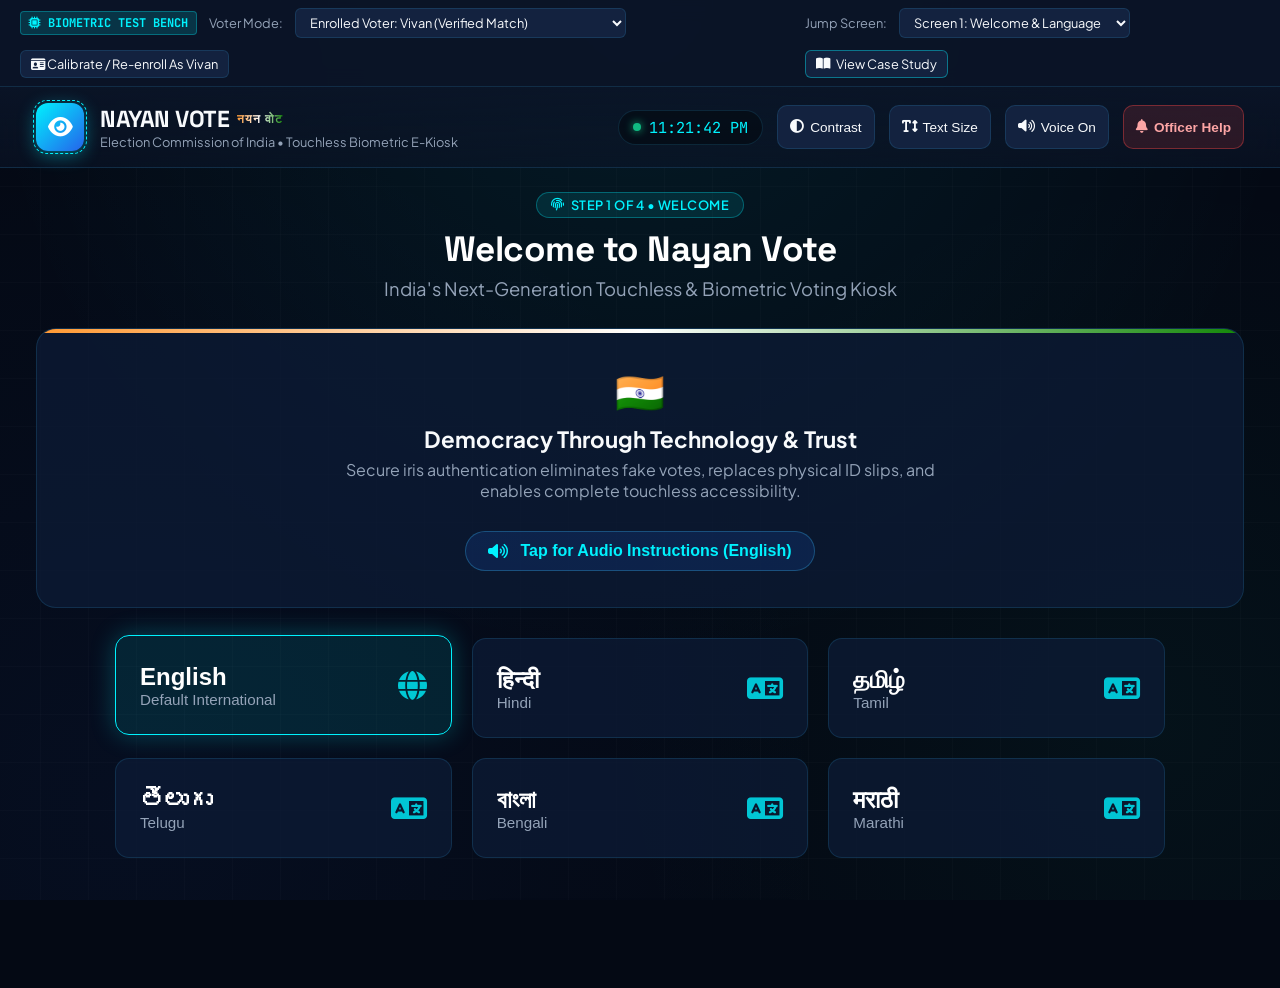
==== index.html @ 24974a13 "feat: Nayan Vote working prototype & 6D UX/UI case study" ====
<!DOCTYPE html>
<html lang="en">
<head>
  <meta charset="UTF-8">
  <meta name="viewport" content="width=device-width, initial-scale=1.0">
  <title>Nayan Vote — Biometric Iris-Scan Accessible Voting Kiosk</title>
  <meta name="description" content="Nayan Vote: India's Touchless Biometric Iris-Scanning E-Voting Kiosk for Secure, Accessible, and Fraud-Proof Elections.">

  <!-- Google Fonts -->
  <link rel="preconnect" href="https://fonts.googleapis.com">
  <link rel="preconnect" href="https://fonts.gstatic.com" crossorigin>
  <link href="https://fonts.googleapis.com/css2?family=JetBrains+Mono:wght@400;500;700&family=Plus+Jakarta+Sans:wght@400;500;600;700;800&family=Space+Grotesk:wght@600;700&display=swap" rel="stylesheet">

  <!-- Font Awesome Icons -->
  <link rel="stylesheet" href="https://cdnjs.cloudflare.com/ajax/libs/font-awesome/6.5.1/css/all.min.css">

  <!-- Stylesheet -->
  <link rel="stylesheet" href="style.css">
</head>
<body>

  <!-- KIOSK WRAPPER -->
  <div class="kiosk-viewport">

    <!-- DEV & SIMULATION TOOLBAR -->
    <div class="dev-toolbar">
      <div class="dev-left">
        <span class="dev-badge"><i class="fa-solid fa-microchip"></i> BIOMETRIC TEST BENCH</span>
        <label for="devVerificationMode" style="color: var(--text-secondary); font-size: 0.8rem;">Voter Mode:</label>
        <select id="devVerificationMode" class="dev-select">
          <option value="auto" selected>Enrolled Voter: Vivan (Verified Match)</option>
          <option value="force-mismatch">Impersonator / Unknown (Mismatch & Retry Test)</option>
          <option value="force-match">Forced Instant Pass (99.8%)</option>
        </select>
        <button id="devCalibrateVivan" class="dev-btn" title="Save current live eye capture as Vivan's template">
          <i class="fa-solid fa-id-card"></i> Calibrate / Re-enroll As Vivan
        </button>
      </div>

      <div class="dev-right">
        <label for="devScreenJump" style="color: var(--text-secondary); font-size: 0.8rem;">Jump Screen:</label>
        <select id="devScreenJump" class="dev-select">
          <option value="screen-welcome">Screen 1: Welcome & Language</option>
          <option value="screen-scan">Screen 2: Iris Scan Prompt</option>
          <option value="screen-verified">Screen 3: Identity Verification</option>
          <option value="screen-method">Screen 4: Voting Method</option>
          <option value="screen-touch-ballot">Screen 5A: Touch Ballot</option>
          <option value="screen-voice-ballot">Screen 5B: Voice Ballot</option>
          <option value="screen-result">Screen 6: Vote Result & Receipt</option>
        </select>
        <a href="case-study-nayan-vote.html" class="dev-btn" style="text-decoration: none; color: var(--cyan); border-color: rgba(0, 242, 254, 0.4); display: inline-flex; align-items: center; gap: 6px;" title="View 6D UX Case Study">
          <i class="fa-solid fa-book-open"></i> View Case Study
        </a>
      </div>
    </div>

    <!-- KIOSK MASTER HEADER -->
    <header class="kiosk-header">
      <div class="brand-section">
        <div class="brand-logo-icon">
          <i class="fa-solid fa-eye"></i>
        </div>
        <div class="brand-text">
          <h1>NAYAN VOTE <span class="brand-tag">नयन वोट</span></h1>
          <p>Election Commission of India • Touchless Biometric E-Kiosk</p>
        </div>
      </div>

      <div class="header-controls">
        <!-- Live Polling Clock -->
        <div class="kiosk-clock">
          <span class="clock-live-dot"></span>
          <span id="kioskClockTime">12:00:00 PM</span>
        </div>

        <!-- High Contrast Accessibility Toggle -->
        <button id="btnToggleContrast" class="icon-control-btn" title="Toggle High Contrast Mode">
          <i class="fa-solid fa-circle-half-stroke"></i>
          <span>Contrast</span>
        </button>

        <!-- Font Scale Toggle -->
        <button id="btnScaleText" class="icon-control-btn" title="Increase Text Size for Readability">
          <i class="fa-solid fa-text-height"></i>
          <span>Text Size</span>
        </button>

        <!-- Voice / Mute Toggle -->
        <button id="btnToggleAudio" class="icon-control-btn" title="Toggle Voice Prompts">
          <i class="fa-solid fa-volume-high"></i>
          <span>Voice On</span>
        </button>

        <!-- Emergency Officer Help Button -->
        <button id="btnOfficerSOS" class="icon-control-btn btn-sos" title="Call Polling Officer for Help">
          <i class="fa-solid fa-bell"></i>
          <span>Officer Help</span>
        </button>
      </div>
    </header>

    <!-- KIOSK SCREENS CONTAINER -->
    <main class="kiosk-body">

      <!-- ====================================================================
           SCREEN 1: WELCOME & LANGUAGE SELECTION
           ==================================================================== -->
      <section id="screen-welcome" class="kiosk-screen active">
        <div class="screen-header-banner">
          <span class="screen-badge"><i class="fa-solid fa-fingerprint"></i> Step 1 of 4 • Welcome</span>
          <h2 id="tWelcomeTitle" class="screen-title">Welcome to Nayan Vote</h2>
          <p id="tWelcomeSubtitle" class="screen-subtitle">Please select your preferred language to begin touchless biometric voting.</p>
        </div>

        <div class="welcome-hero-card">
          <div style="font-size: 2.5rem; margin-bottom: 8px;">🇮🇳</div>
          <h3 style="font-size: 1.4rem; margin-bottom: 6px;">Democracy Through Technology & Trust</h3>
          <p style="color: var(--text-secondary); max-width: 650px; margin: 0 auto 12px auto;">
            Secure iris authentication eliminates fake votes, replaces physical ID slips, and enables complete touchless accessibility.
          </p>

          <button id="audioInstructionBtn" class="audio-instruction-bar">
            <i class="fa-solid fa-volume-high"></i>
            <span id="tAudioInstruction">Tap for Audio Instructions (English / हिन्दी)</span>
          </button>
        </div>

        <!-- Language Selection Grid -->
        <div class="languages-grid">
          <button class="language-btn-card selected" data-lang="en-US">
            <div>
              <span class="lang-native">English</span>
              <span class="lang-latin">Default International</span>
            </div>
            <i class="fa-solid fa-globe lang-icon"></i>
          </button>

          <button class="language-btn-card" data-lang="hi-IN">
            <div>
              <span class="lang-native">हिन्दी</span>
              <span class="lang-latin">Hindi</span>
            </div>
            <i class="fa-solid fa-language lang-icon"></i>
          </button>

          <button class="language-btn-card" data-lang="ta-IN">
            <div>
              <span class="lang-native">தமிழ்</span>
              <span class="lang-latin">Tamil</span>
            </div>
            <i class="fa-solid fa-language lang-icon"></i>
          </button>

          <button class="language-btn-card" data-lang="te-IN">
            <div>
              <span class="lang-native">తెలుగు</span>
              <span class="lang-latin">Telugu</span>
            </div>
            <i class="fa-solid fa-language lang-icon"></i>
          </button>

          <button class="language-btn-card" data-lang="bn-IN">
            <div>
              <span class="lang-native">বাংলা</span>
              <span class="lang-latin">Bengali</span>
            </div>
            <i class="fa-solid fa-language lang-icon"></i>
          </button>

          <button class="language-btn-card" data-lang="mr-IN">
            <div>
              <span class="lang-native">मराठी</span>
              <span class="lang-latin">Marathi</span>
            </div>
            <i class="fa-solid fa-language lang-icon"></i>
          </button>
        </div>

        <div class="kiosk-action-footer">
          <button id="btnProceedToScan" class="btn-kiosk btn-kiosk-primary" style="min-width: 320px;">
            <span>Proceed to Iris Scan</span>
            <i class="fa-solid fa-arrow-right"></i>
          </button>
        </div>
      </section>

      <!-- ====================================================================
           SCREEN 2: IRIS SCAN PROMPT & LIVE SCANNER
           ==================================================================== -->
      <section id="screen-scan" class="kiosk-screen">
        <div class="screen-header-banner">
          <span class="screen-badge"><i class="fa-solid fa-camera"></i> Step 2 of 4 • Biometric Authentication</span>
          <h2 id="tScreen2Title" class="screen-title">Please Position Your Eyes at the Scanner</h2>
          <p id="tScreen2Subtitle" class="screen-subtitle">Hold steady while the optical infrared sensor locks onto your iris contours.</p>
        </div>

        <div class="iris-scanner-layout">
          <!-- LIVE WEBCAM & RETICLE HUD -->
          <div class="scanner-viewport-wrapper">
            <video id="webcamVideo" autoplay playsinline muted></video>
            <canvas id="scannerCanvas" width="960" height="600"></canvas>
          </div>

          <!-- GUIDANCE & PROGRESS PANEL -->
          <div class="scan-guidance-panel">
            <div class="guidance-step-item">
              <div class="step-num-bubble">1</div>
              <div class="step-info">
                <h3>Align Your Eyes</h3>
                <p id="tPositionInstruction">Look straight into the high-precision circular reticle. Keep eyes naturally open.</p>
              </div>
            </div>

            <div class="guidance-step-item">
              <div class="step-num-bubble">2</div>
              <div class="step-info">
                <h3>Optimal Distance</h3>
                <p>Stay positioned around 25–35 cm (arm's length) from the screen.</p>
              </div>
            </div>

            <div class="guidance-step-item">
              <div class="step-num-bubble">3</div>
              <div class="step-info">
                <h3>Liveness & Crypts Check</h3>
                <p>System automatically verifies natural micro-movements and matches your unique 1,024-bit iris code.</p>
              </div>
            </div>

            <!-- Real-time Progress & Retries -->
            <div class="scan-progress-box">
              <div class="progress-label-row">
                <span id="scanStatusLiveText">Scanning Biometric Receptors...</span>
                <span id="scanProgressPercent">0%</span>
              </div>
              <div class="progress-track">
                <div id="scanProgressBar" class="progress-fill"></div>
              </div>

              <div style="display: flex; justify-content: space-between; align-items: center; margin-top: 14px;">
                <div class="attempts-badge">
                  <i class="fa-solid fa-clock-rotate-left"></i>
                  <span id="attemptsRemainingText">2 tries left</span>
                </div>
                <div style="font-size: 0.8rem; color: var(--text-secondary);">
                  <i class="fa-solid fa-shield-halved"></i> AES-256 Protected
                </div>
              </div>
            </div>

            <!-- Action Controls -->
            <div class="scan-action-buttons">
              <button id="btnTriggerScan" class="btn-kiosk btn-kiosk-primary" style="flex: 1;">
                <i class="fa-solid fa-play"></i>
                <span id="btnTriggerScanText">Start Iris Scan</span>
              </button>
              <button id="btnRetryScan" class="btn-kiosk btn-kiosk-secondary" style="display: none; flex: 1;">
                <i class="fa-solid fa-rotate-right"></i>
                <span>Retry Scan</span>
              </button>
            </div>
          </div>
        </div>
      </section>

      <!-- ====================================================================
           SCREEN 3: IDENTITY VERIFIED OR NOT RESULT
           ==================================================================== -->
      <section id="screen-verified" class="kiosk-screen">
        <div class="screen-header-banner">
          <span class="screen-badge"><i class="fa-solid fa-shield-check"></i> Step 3 of 4 • Identity Verification</span>
          <h2 class="screen-title">Biometric Verification Result</h2>
        </div>

        <div id="verificationResultCard" class="verification-result-card">
          <!-- Status Icon -->
          <div id="resultStatusIcon" class="result-status-icon">
            <i class="fa-solid fa-check"></i>
          </div>

          <!-- Status Headings -->
          <h3 id="resultStatusHeading" style="font-size: 2rem; margin-bottom: 8px;">Identity Confirmed (Vivan)</h3>
          <p id="resultStatusMessage" style="color: var(--text-secondary); font-size: 1.15rem; max-width: 600px; margin: 0 auto;">
            Identity confirmed. Proceed to voting.
          </p>

          <div style="margin: 16px 0;">
            <span id="resultMatchScoreBadge" class="match-score-pill">98.9% Match (Verified)</span>
          </div>

          <!-- Voter Profile Card (Shown upon Verified Vivan) -->
          <div id="voterProfilePreviewBox" class="voter-profile-preview">
            <div class="voter-avatar-iris">
              <!-- Stylized Iris Profile Badge -->
              <svg viewBox="0 0 100 100" fill="none" xmlns="http://www.w3.org/2000/svg">
                <circle cx="50" cy="50" r="45" stroke="#00f2fe" stroke-width="2" stroke-dasharray="4 4" />
                <circle cx="50" cy="50" r="32" fill="#0369a1" />
                <circle cx="50" cy="50" r="24" fill="#0891b2" />
                <circle cx="50" cy="50" r="12" fill="#020617" />
                <circle cx="44" cy="44" r="4" fill="#ffffff" opacity="0.9" />
                <path d="M50 15 L50 25 M50 75 L50 85 M15 50 L25 50 M75 50 L85 50" stroke="#38bdf8" stroke-width="2" />
              </svg>
            </div>

            <div class="voter-details-grid">
              <div class="detail-item">
                <div class="label">Voter Name</div>
                <div class="value" id="voterCardName">VIVAN</div>
              </div>

              <div class="detail-item">
                <div class="label">Electoral Voter ID</div>
                <div class="value" id="voterCardId" style="font-family: var(--font-mono); color: var(--accent-cyan);">IND-2026-VIVAN-8849</div>
              </div>

              <div class="detail-item">
                <div class="label">Registered Constituency</div>
                <div class="value" id="voterCardConstituency">04 - Central District</div>
              </div>

              <div class="detail-item">
                <div class="label">Biometric Verification Status</div>
                <div class="value" style="color: var(--accent-green);"><i class="fa-solid fa-circle-check"></i> Aadhaar Iris Linked</div>
              </div>
            </div>
          </div>

          <!-- Action Buttons -->
          <div style="display: flex; justify-content: center; gap: 16px; margin-top: 10px;">
            <button id="btnProceedToVoting" class="btn-kiosk btn-kiosk-success" style="min-width: 280px;">
              <span id="tProceedToVoteText">Proceed to Voting</span>
              <i class="fa-solid fa-arrow-right"></i>
            </button>

            <button id="btnVerificationRetry" class="btn-kiosk btn-kiosk-secondary" style="display: none;">
              <i class="fa-solid fa-rotate-right"></i>
              <span>Retry Scan</span>
            </button>

            <button id="btnVerificationContactOfficer" class="btn-kiosk btn-kiosk-secondary" style="display: none;">
              <i class="fa-solid fa-hand-holding-hand"></i>
              <span>Call Polling Officer</span>
            </button>
          </div>
        </div>
      </section>

      <!-- ====================================================================
           SCREEN 4: VOTING METHOD SELECTION (TOUCH VS VOICE)
           ==================================================================== -->
      <section id="screen-method" class="kiosk-screen">
        <div class="screen-header-banner">
          <span class="screen-badge"><i class="fa-solid fa-sliders"></i> Step 4 of 4 • Voting Method</span>
          <h2 id="tChooseMethodTitle" class="screen-title">Would You Like to Vote Using Voice or Touch?</h2>
          <p id="tChooseMethodSubtitle" class="screen-subtitle">Choose the method most comfortable for you. Voice voting is fully hands-free.</p>
        </div>

        <div class="voting-method-container">
          <!-- TOUCH VOTING METHOD -->
          <div id="btnSelectTouchMethod" class="method-card">
            <div class="method-icon-wrap">
              <i class="fa-solid fa-hand-pointer"></i>
            </div>
            <h3 id="tTouchVoting">Touch Voting</h3>
            <p id="tTouchVotingDesc">
              Direct tap on large accessible digital ballot cards with confirmation prompts.
            </p>
            <div style="margin-top: 24px;">
              <span class="btn-kiosk btn-kiosk-primary" style="font-size: 1rem; padding: 10px 24px;">Select Touch</span>
            </div>
          </div>

          <!-- VOICE VOTING METHOD -->
          <div id="btnSelectVoiceMethod" class="method-card">
            <div class="method-icon-wrap" style="border-color: var(--accent-green); color: var(--accent-green); background: rgba(16, 185, 129, 0.15);">
              <i class="fa-solid fa-microphone-lines"></i>
            </div>
            <h3 id="tVoiceVoting">Voice Voting</h3>
            <p id="tVoiceVotingDesc">
              Vote hands-free using spoken commands and assistive speech confirmation.
            </p>
            <div style="margin-top: 24px;">
              <span class="btn-kiosk btn-kiosk-success" style="font-size: 1rem; padding: 10px 24px;">Select Voice</span>
            </div>
          </div>
        </div>
      </section>

      <!-- ====================================================================
           SCREEN 5A: TOUCH-BASED VOTE CAST
           ==================================================================== -->
      <section id="screen-touch-ballot" class="kiosk-screen">
        <div class="screen-header-banner">
          <span class="screen-badge"><i class="fa-solid fa-check-to-slot"></i> Official Electronic Ballot</span>
          <h2 id="tBallotTitle" class="screen-title">Official Ballot Paper</h2>
          <p id="tBallotSubtitle" class="screen-subtitle">Select one candidate from the list below to cast your ballot.</p>
        </div>

        <div class="ballot-container">
          <div class="ballot-meta-bar">
            <span><strong>CONSTITUENCY:</strong> 04 - Central District</span>
            <span><strong>AUTHENTICATED VOTER:</strong> VIVAN</span>
            <span><strong>EVM UNIT:</strong> KIOSK-03-VVPAT</span>
          </div>

          <!-- DYNAMIC CANDIDATES LIST -->
          <div id="candidatesListContainer" class="candidates-list">
            <!-- Candidate cards injected by app.js -->
          </div>
        </div>
      </section>

      <!-- ====================================================================
           SCREEN 5B: VOICE-BASED VOTING INTERFACE
           ==================================================================== -->
      <section id="screen-voice-ballot" class="kiosk-screen">
        <div class="screen-header-banner">
          <span class="screen-badge"><i class="fa-solid fa-microphone"></i> Accessible Voice Ballot</span>
          <h2 class="screen-title">Say the Candidate Number or Name</h2>
          <p class="screen-subtitle" id="tVoicePromptInstruct">Say "Candidate 1", "Priya Nair", or "NOTA". Voice confirmation will verify your vote.</p>
        </div>

        <div class="voice-voting-stage">
          <!-- Animated Pulsing Microphone -->
          <div class="mic-pulsing-circle">
            <i class="fa-solid fa-microphone"></i>
          </div>

          <!-- Dynamic Sound Wave Bars -->
          <div class="audio-waveform-canvas">
            <div class="wave-bar"></div>
            <div class="wave-bar"></div>
            <div class="wave-bar"></div>
            <div class="wave-bar"></div>
            <div class="wave-bar"></div>
            <div class="wave-bar"></div>
          </div>

          <!-- Real-time Speech Transcript Bubble -->
          <div id="voiceLiveTranscript" class="transcript-bubble">
            Listening... Please speak clearly.
          </div>

          <!-- Candidate Confirmation Prompt (Appears upon recognition) -->
          <div id="voiceConfirmationPromptBox" style="display: none; background: var(--bg-surface-glass); border: 2px solid var(--accent-cyan); border-radius: var(--radius-lg); padding: 28px; width: 100%; max-width: 600px;">
            <div style="font-size: 0.9rem; color: var(--text-secondary); text-transform: uppercase; margin-bottom: 6px;">Voice Candidate Recognized:</div>
            <h3 id="voiceMatchedCandidateDisplay" style="font-size: 1.6rem; color: var(--accent-cyan); margin-bottom: 12px;">Candidate #2: Priya Nair</h3>
            <p style="font-size: 1.1rem; margin-bottom: 20px;">Say <strong>"Yes"</strong> to confirm or <strong>"No"</strong> to go back.</p>

            <div style="display: flex; justify-content: center; gap: 16px;">
              <button class="btn-kiosk btn-kiosk-success" onclick="window.kioskApp.confirmAndCastVote()">
                <i class="fa-solid fa-check"></i>
                <span>Yes, Confirm</span>
              </button>
              <button class="btn-kiosk btn-kiosk-secondary" onclick="window.kioskApp.startVoiceVotingSession()">
                <i class="fa-solid fa-xmark"></i>
                <span>No, Try Again</span>
              </button>
            </div>
          </div>

          <!-- Quick Candidate Voice Reference Table with Party Badges -->
          <div style="display: flex; gap: 10px; flex-wrap: wrap; justify-content: center; margin-top: 10px;">
            <span style="font-size: 0.85rem; background: rgba(255,153,51,0.15); border: 1px solid var(--party-bjp); color: #fed7aa; padding: 6px 14px; border-radius: 20px;">#1 BJP — Lotus 🪷 (Rajesh Sharma)</span>
            <span style="font-size: 0.85rem; background: rgba(2,132,199,0.15); border: 1px solid var(--party-congress); color: #bae6fd; padding: 6px 14px; border-radius: 20px;">#2 Congress — Hand ✋ (Priya Patel)</span>
            <span style="font-size: 0.85rem; background: rgba(220,38,38,0.15); border: 1px solid var(--party-sapa-red); color: #fecdd3; padding: 6px 14px; border-radius: 20px;">#3 SAPA — Bicycle 🚲 (Akhilesh Yadav)</span>
            <span style="font-size: 0.85rem; background: rgba(0,168,232,0.15); border: 1px solid var(--party-aap); color: #e0f2fe; padding: 6px 14px; border-radius: 20px;">#4 AAP — Broom 🧹 (Arvind Saxena)</span>
            <span style="font-size: 0.85rem; background: rgba(29,78,216,0.15); border: 1px solid var(--party-bsp); color: #bfdbfe; padding: 6px 14px; border-radius: 20px;">#5 BSP — Elephant 🐘 (Km. Maya Kumari)</span>
            <span style="font-size: 0.85rem; background: rgba(100,116,139,0.2); border: 1px solid var(--party-nota); color: #cbd5e1; padding: 6px 14px; border-radius: 20px;">#6 NOTA — Neutral 🚫</span>
          </div>
        </div>
      </section>

      <!-- ====================================================================
           SCREEN 6: VOTE SUBMISSION RESULT & CRYPTOGRAPHIC RECEIPT
           ==================================================================== -->
      <section id="screen-result" class="kiosk-screen">
        <div class="screen-header-banner">
          <span class="screen-badge" style="border-color: var(--accent-green); color: var(--accent-green);">
            <i class="fa-solid fa-circle-check"></i> Vote Cast Successfully
          </span>
          <h2 class="screen-title">Vote Submission Result</h2>
        </div>

        <div class="submission-layout">
          <!-- SUCCESS CONFIRMATION PANEL -->
          <div class="submission-success-banner">
            <div class="evm-indicator-light">
              <i class="fa-solid fa-circle"></i> EVM RECORD STORED • 1,000Hz CONFIRMATION TONE
            </div>

            <div style="font-size: 58px; color: var(--accent-green); margin-bottom: 12px;">
              <i class="fa-solid fa-circle-check"></i>
            </div>

            <h3 style="font-size: 1.8rem; margin-bottom: 8px;">Your Vote Has Been Cast Successfully!</h3>
            <p style="color: var(--text-secondary); font-size: 1.05rem; line-height: 1.5; margin-bottom: 24px;">
              Your ballot is cryptographically recorded onto the decentralized audit ledger and tied to your verified biometric session.
            </p>

            <div style="display: flex; flex-direction: column; gap: 14px; max-width: 320px; margin: 0 auto;">
              <button id="btnPrintReceipt" class="btn-kiosk btn-kiosk-primary">
                <i class="fa-solid fa-print"></i>
                <span>Print Paper Receipt</span>
              </button>

              <button id="btnFinishKiosk" class="btn-kiosk btn-kiosk-secondary">
                <i class="fa-solid fa-check"></i>
                <span>Finish & Exit</span>
              </button>
            </div>
          </div>

          <!-- PHYSICAL / DIGITAL THERMAL RECEIPT (VVPAT) -->
          <div class="thermal-receipt-container" id="thermalReceipt">
            <div class="receipt-header">
              <div style="font-size: 18px; margin-bottom: 4px;">🏛️ ELECTION COMMISSION OF INDIA</div>
              <h3>Voter Verifiable Paper Audit Trail (VVPAT)</h3>
              <div style="font-size: 0.75rem; color: #4b5563;">SECURE BIOMETRIC RECEIPT • NAYAN VOTE</div>
            </div>

            <div class="receipt-body-row">
              <span>TX REF:</span>
              <strong id="receiptTxId">VOT-88492026</strong>
            </div>

            <div class="receipt-body-row">
              <span>TIMESTAMP:</span>
              <strong id="receiptTimestamp">04/09/2026, 12:00:00</strong>
            </div>

            <div class="receipt-divider"></div>

            <div class="receipt-body-row">
              <span>VERIFIED VOTER:</span>
              <strong id="receiptVoterName">VIVAN</strong>
            </div>

            <div class="receipt-body-row">
              <span>VOTER ID:</span>
              <strong id="receiptVoterId">IND-XXXX-8849</strong>
            </div>

            <div class="receipt-body-row">
              <span>CONSTITUENCY:</span>
              <strong id="receiptConstituency">04 - Central District</strong>
            </div>

            <div class="receipt-divider"></div>

            <div style="background: #e5e7eb; padding: 10px; border-radius: 4px; margin: 8px 0;">
              <div style="font-size: 0.75rem; color: #4b5563; text-transform: uppercase;">Selected Candidate:</div>
              <div style="font-size: 1.15rem; font-weight: bold; margin: 2px 0;" id="receiptCandidate">#1 — Rajesh K. Sharma</div>
              <div style="display: flex; justify-content: space-between; align-items: center;">
                <span id="receiptSymbol" style="width: 44px; height: 44px; display: inline-flex; align-items: center; justify-content: center; background: #fff; border-radius: 6px; padding: 2px; border: 1px solid #cbd5e1;">
                  <svg viewBox="0 0 100 100" class="party-logo-svg bjp-lotus" xmlns="http://www.w3.org/2000/svg">
                    <path d="M50 14 C43 28, 43 46, 50 62 C57 46, 57 28, 50 14 Z" fill="#FF9933" stroke="#B23B00" stroke-width="1.2"/>
                    <path d="M48 24 C34 36, 30 50, 44 63 C40 50, 42 36, 48 24 Z" fill="#FF9933" stroke="#B23B00" stroke-width="1.2"/>
                    <path d="M52 24 C66 36, 70 50, 56 63 C60 50, 58 36, 52 24 Z" fill="#FF9933" stroke="#B23B00" stroke-width="1.2"/>
                    <path d="M38 34 C20 46, 18 60, 36 65 C28 54, 30 44, 38 34 Z" fill="#FF7700" stroke="#B23B00" stroke-width="1.2"/>
                    <path d="M62 34 C80 46, 82 60, 64 65 C72 54, 70 44, 62 34 Z" fill="#FF7700" stroke="#B23B00" stroke-width="1.2"/>
                    <path d="M28 66 C36 63, 44 63, 50 64 C56 63, 64 63, 72 66 C66 73, 58 74, 50 73 C42 74, 34 73, 28 66 Z" fill="#138808" stroke="#063E02" stroke-width="1.2"/>
                    <path d="M50 73 L50 86" stroke="#138808" stroke-width="4.5" stroke-linecap="round"/>
                  </svg>
                </span>
              </div>
            </div>

            <div class="receipt-divider"></div>

            <div class="receipt-body-row">
              <span>BLOCK HASH:</span>
              <span id="receiptBlockHash" style="font-size: 0.75rem; font-family: monospace;">0x8f2c...4e19</span>
            </div>

            <!-- Authentic Barcode Representation -->
            <div class="receipt-barcode">
              <div class="barcode-line" style="width: 2px;"></div>
              <div class="barcode-line" style="width: 4px;"></div>
              <div class="barcode-line" style="width: 1px;"></div>
              <div class="barcode-line" style="width: 5px;"></div>
              <div class="barcode-line" style="width: 2px;"></div>
              <div class="barcode-line" style="width: 3px;"></div>
              <div class="barcode-line" style="width: 1px;"></div>
              <div class="barcode-line" style="width: 4px;"></div>
              <div class="barcode-line" style="width: 2px;"></div>
              <div class="barcode-line" style="width: 6px;"></div>
              <div class="barcode-line" style="width: 1px;"></div>
              <div class="barcode-line" style="width: 3px;"></div>
              <div class="barcode-line" style="width: 4px;"></div>
              <div class="barcode-line" style="width: 2px;"></div>
              <div class="barcode-line" style="width: 1px;"></div>
              <div class="barcode-line" style="width: 5px;"></div>
              <div class="barcode-line" style="width: 2px;"></div>
            </div>

            <div class="receipt-footer-msg">
              This slip confirms your vote has been tallied in the tamper-proof ledger. Keep safe or deposit in booth drop-box.
            </div>
          </div>
        </div>
      </section>

    </main>

  </div>

  <!-- TOUCH VOTING CONFIRMATION MODAL -->
  <div id="voteConfirmModal" class="kiosk-modal-overlay">
    <div class="confirmation-modal-card">
      <div style="font-size: 48px; color: var(--accent-cyan); margin-bottom: 12px;">
        <i class="fa-solid fa-circle-question"></i>
      </div>

      <h3 style="font-size: 1.8rem; margin-bottom: 6px;" id="modalConfirmationPrompt">Are you sure you want to vote for this candidate?</h3>
      <p style="color: var(--text-secondary); margin-bottom: 24px;">Once confirmed, your vote cannot be changed.</p>

      <div style="background: rgba(0,0,0,0.3); border: 1.5px solid var(--border-subtle); border-radius: var(--radius-md); padding: 20px; display: flex; align-items: center; justify-content: space-between; margin-bottom: 28px;">
        <div style="text-align: left;">
          <h4 id="modalCandidateName" style="font-size: 1.4rem; color: #fff;">Candidate Name</h4>
          <p id="modalCandidateParty" style="color: var(--text-secondary); font-size: 0.95rem;">Party Name</p>
        </div>
        <div id="modalCandidateSymbol" class="modal-symbol-box"></div>
      </div>

      <div style="display: flex; justify-content: center; gap: 18px;">
        <button id="btnModalConfirmVote" class="btn-kiosk btn-kiosk-success" style="flex: 1;">
          <i class="fa-solid fa-check"></i>
          <span>Yes, Cast Vote</span>
        </button>
        <button id="btnModalCancelVote" class="btn-kiosk btn-kiosk-secondary" style="flex: 1;">
          <i class="fa-solid fa-xmark"></i>
          <span>No, Go Back</span>
        </button>
      </div>
    </div>
  </div>

  <!-- Scripts -->
  <script src="audio.js"></script>
  <script src="biometrics.js"></script>
  <script src="logos.js"></script>
  <script src="app.js"></script>
</body>
</html>
---- style.css ----
/* ==========================================================================
   NAYAN VOTE — Touchless Biometric Iris-Scan Kiosk Design System
   Civic Trust, High-Accessibility & Cyber-Biometric Aesthetics
   ========================================================================== */

:root {
  /* Core Color Tokens */
  --bg-kiosk: #040914;
  --bg-surface: #0b1528;
  --bg-surface-elevated: #13223f;
  --bg-surface-glass: rgba(13, 27, 54, 0.75);
  
  --border-subtle: rgba(56, 189, 248, 0.15);
  --border-glow: rgba(0, 242, 254, 0.45);
  
  --text-primary: #f8fafc;
  --text-secondary: #94a3b8;
  --text-muted: #64748b;
  
  /* Brand Civic & Biometric Accents */
  --accent-cyan: #00f2fe;
  --accent-blue: #2563eb;
  --accent-green: #10b981;
  --accent-green-glow: rgba(16, 185, 129, 0.35);
  --accent-red: #ef4444;
  --accent-saffron: #ff9933;
  --accent-gold: #f59e0b;
  
  /* Fonts */
  --font-main: 'Plus Jakarta Sans', -apple-system, BlinkMacSystemFont, sans-serif;
  --font-display: 'Space Grotesk', var(--font-main);
  --font-mono: 'JetBrains Mono', monospace;
  
  /* Kiosk Accessibility Metrics */
  --touch-target-min: 52px;
  --radius-sm: 8px;
  --radius-md: 14px;
  --radius-lg: 20px;
  --radius-full: 9999px;
  
  --font-scale: 1;
}

/* High Contrast Accessibility Mode */
body.high-contrast {
  --bg-kiosk: #000000;
  --bg-surface: #0a0a0a;
  --bg-surface-elevated: #1a1a1a;
  --text-primary: #ffffff;
  --text-secondary: #e2e8f0;
  --text-muted: #cbd5e1;
  --border-subtle: #ffffff;
  --border-glow: #ffff00;
  --accent-cyan: #00ffff;
  --accent-green: #00ff66;
}

/* Reset & Box Sizing */
*, *::before, *::after {
  box-sizing: border-box;
  margin: 0;
  padding: 0;
  -webkit-tap-highlight-color: transparent;
}

html, body {
  width: 100%;
  height: 100%;
  overflow-x: hidden;
  background-color: var(--bg-kiosk);
  color: var(--text-primary);
  font-family: var(--font-main);
  font-size: calc(16px * var(--font-scale));
  user-select: none;
}

/* Cybernetic Animated Background Canvas */
body {
  background-image: 
    radial-gradient(circle at 50% 0%, rgba(0, 242, 254, 0.08) 0%, transparent 60%),
    radial-gradient(circle at 10% 90%, rgba(37, 99, 235, 0.06) 0%, transparent 50%),
    radial-gradient(circle at 90% 80%, rgba(16, 185, 129, 0.05) 0%, transparent 40%),
    linear-gradient(rgba(255, 255, 255, 0.015) 1px, transparent 1px),
    linear-gradient(90deg, rgba(255, 255, 255, 0.015) 1px, transparent 1px);
  background-size: 100% 100%, 100% 100%, 100% 100%, 48px 48px, 48px 48px;
  background-position: center;
}

/* ==========================================================================
   KIOSK WRAPPER & SHELL (16:9 Landscape Aspect Ratio Container)
   ========================================================================== */

.kiosk-viewport {
  display: flex;
  flex-direction: column;
  min-height: 100vh;
  width: 100%;
  max-width: 1600px;
  margin: 0 auto;
  position: relative;
  box-shadow: 0 0 80px rgba(0, 0, 0, 0.85);
}

/* Top Developer & Testing Toolbar */
.dev-toolbar {
  background: rgba(11, 21, 40, 0.95);
  border-bottom: 1px solid var(--border-subtle);
  padding: 8px 20px;
  display: flex;
  align-items: center;
  justify-content: space-between;
  font-size: 0.85rem;
  z-index: 100;
  backdrop-filter: blur(10px);
}

.dev-left, .dev-right {
  display: flex;
  align-items: center;
  gap: 12px;
  flex-wrap: wrap;
}

.dev-badge {
  background: rgba(0, 242, 254, 0.15);
  color: var(--accent-cyan);
  border: 1px solid rgba(0, 242, 254, 0.3);
  padding: 3px 8px;
  border-radius: 4px;
  font-family: var(--font-mono);
  font-size: 0.75rem;
  font-weight: bold;
}

.dev-select, .dev-btn {
  background: var(--bg-surface-elevated);
  color: var(--text-primary);
  border: 1px solid var(--border-subtle);
  padding: 5px 10px;
  border-radius: 6px;
  font-size: 0.8rem;
  font-family: var(--font-main);
  cursor: pointer;
  transition: all 0.2s ease;
}

.dev-select:hover, .dev-btn:hover {
  border-color: var(--accent-cyan);
  background: rgba(0, 242, 254, 0.1);
}

.dev-btn.active {
  background: var(--accent-blue);
  border-color: var(--accent-cyan);
}

/* Kiosk Master Header */
.kiosk-header {
  background: linear-gradient(180deg, rgba(11, 21, 40, 0.9) 0%, rgba(11, 21, 40, 0.6) 100%);
  border-bottom: 1px solid var(--border-subtle);
  padding: 16px 36px;
  display: flex;
  align-items: center;
  justify-content: space-between;
  backdrop-filter: blur(12px);
  position: sticky;
  top: 0;
  z-index: 90;
}

.brand-section {
  display: flex;
  align-items: center;
  gap: 16px;
}

.brand-logo-icon {
  width: 48px;
  height: 48px;
  border-radius: 12px;
  background: linear-gradient(135deg, #00f2fe 0%, #2563eb 100%);
  display: flex;
  align-items: center;
  justify-content: center;
  color: #fff;
  font-size: 22px;
  box-shadow: 0 4px 18px rgba(0, 242, 254, 0.4);
  position: relative;
}

.brand-logo-icon::after {
  content: '';
  position: absolute;
  inset: -3px;
  border-radius: 14px;
  border: 1px dashed var(--accent-cyan);
  animation: rotateReticle 15s linear infinite;
}

@keyframes rotateReticle {
  from { transform: rotate(0deg); }
  to { transform: rotate(360deg); }
}

.brand-text h1 {
  font-family: var(--font-display);
  font-size: 1.45rem;
  font-weight: 700;
  letter-spacing: -0.5px;
  display: flex;
  align-items: center;
  gap: 8px;
}

.brand-tag {
  background: linear-gradient(90deg, #ff9933, #ffffff, #138808);
  -webkit-background-clip: text;
  -webkit-text-fill-color: transparent;
  font-size: 0.75rem;
  font-weight: 800;
  letter-spacing: 1px;
}

.brand-text p {
  font-size: 0.8rem;
  color: var(--text-secondary);
}

/* Accessibility & Kiosk Info Controls */
.header-controls {
  display: flex;
  align-items: center;
  gap: 14px;
}

.kiosk-clock {
  font-family: var(--font-mono);
  font-size: 0.95rem;
  background: rgba(0, 0, 0, 0.35);
  padding: 6px 14px;
  border-radius: var(--radius-full);
  border: 1px solid var(--border-subtle);
  color: var(--accent-cyan);
  display: flex;
  align-items: center;
  gap: 8px;
}

.clock-live-dot {
  width: 8px;
  height: 8px;
  border-radius: 50%;
  background: var(--accent-green);
  box-shadow: 0 0 8px var(--accent-green);
  animation: pulseDot 2s ease-in-out infinite;
}

@keyframes pulseDot {
  0%, 100% { opacity: 1; transform: scale(1); }
  50% { opacity: 0.4; transform: scale(0.85); }
}

.icon-control-btn {
  min-width: 44px;
  height: 44px;
  padding: 0 12px;
  border-radius: 10px;
  background: var(--bg-surface-elevated);
  border: 1px solid var(--border-subtle);
  color: var(--text-primary);
  display: flex;
  align-items: center;
  justify-content: center;
  gap: 6px;
  font-size: 0.85rem;
  cursor: pointer;
  transition: all 0.2s ease;
}

.icon-control-btn:hover {
  background: rgba(0, 242, 254, 0.15);
  border-color: var(--accent-cyan);
  transform: translateY(-1px);
}

.btn-sos {
  background: rgba(239, 68, 68, 0.15);
  border-color: rgba(239, 68, 68, 0.4);
  color: #fca5a5;
  font-weight: 600;
}

.btn-sos:hover {
  background: rgba(239, 68, 68, 0.3);
  border-color: var(--accent-red);
}

/* ==========================================================================
   MAIN CONTENT & SCREENS CONTAINER
   ========================================================================== */

.kiosk-body {
  flex: 1;
  display: flex;
  flex-direction: column;
  padding: 24px 36px;
  position: relative;
}

/* Base Screen State */
.kiosk-screen {
  display: none;
  flex-direction: column;
  animation: screenFadeIn 0.35s cubic-bezier(0.16, 1, 0.3, 1) forwards;
  height: 100%;
}

.kiosk-screen.active {
  display: flex;
}

@keyframes screenFadeIn {
  from { opacity: 0; transform: translateY(12px) scale(0.99); }
  to { opacity: 1; transform: translateY(0) scale(1); }
}

/* Screen Title Header */
.screen-header-banner {
  text-align: center;
  margin-bottom: 28px;
}

.screen-badge {
  display: inline-flex;
  align-items: center;
  gap: 6px;
  background: rgba(0, 242, 254, 0.1);
  border: 1px solid rgba(0, 242, 254, 0.3);
  color: var(--accent-cyan);
  padding: 4px 14px;
  border-radius: var(--radius-full);
  font-size: 0.8rem;
  font-weight: 600;
  text-transform: uppercase;
  letter-spacing: 0.5px;
  margin-bottom: 8px;
}

.screen-title {
  font-family: var(--font-display);
  font-size: 2.2rem;
  font-weight: 700;
  color: #fff;
  letter-spacing: -0.5px;
  margin-bottom: 6px;
}

.screen-subtitle {
  color: var(--text-secondary);
  font-size: 1.15rem;
  max-width: 720px;
  margin: 0 auto;
}

/* ==========================================================================
   SCREEN 1: WELCOME & LANGUAGE SELECTION
   ========================================================================== */

.welcome-hero-card {
  background: var(--bg-surface-glass);
  border: 1px solid var(--border-subtle);
  border-radius: var(--radius-lg);
  padding: 36px 44px;
  text-align: center;
  margin-bottom: 30px;
  position: relative;
  overflow: hidden;
  backdrop-filter: blur(16px);
}

.welcome-hero-card::before {
  content: '';
  position: absolute;
  top: 0;
  left: 0;
  right: 0;
  height: 4px;
  background: linear-gradient(90deg, #ff9933, #ffffff, #138808);
}

.audio-instruction-bar {
  display: inline-flex;
  align-items: center;
  gap: 12px;
  background: rgba(37, 99, 235, 0.15);
  border: 1px solid rgba(56, 189, 248, 0.3);
  padding: 10px 22px;
  border-radius: var(--radius-full);
  color: var(--accent-cyan);
  font-size: 1rem;
  font-weight: 600;
  cursor: pointer;
  transition: all 0.25s ease;
  margin-top: 18px;
}

.audio-instruction-bar:hover {
  background: rgba(37, 99, 235, 0.3);
  transform: scale(1.03);
}

/* Languages Grid */
.languages-grid {
  display: grid;
  grid-template-columns: repeat(3, 1fr);
  gap: 20px;
  max-width: 1050px;
  margin: 0 auto 30px auto;
  width: 100%;
}

.language-btn-card {
  min-height: 100px;
  background: var(--bg-surface-glass);
  border: 1.5px solid var(--border-subtle);
  border-radius: var(--radius-md);
  padding: 20px 24px;
  display: flex;
  align-items: center;
  justify-content: space-between;
  cursor: pointer;
  transition: all 0.25s cubic-bezier(0.16, 1, 0.3, 1);
  text-align: left;
}

.language-btn-card:hover, .language-btn-card.selected {
  background: rgba(0, 242, 254, 0.1);
  border-color: var(--accent-cyan);
  box-shadow: 0 0 25px rgba(0, 242, 254, 0.25);
  transform: translateY(-3px);
}

.lang-native {
  font-size: 1.5rem;
  font-weight: 700;
  color: #fff;
  display: block;
}

.lang-latin {
  font-size: 0.95rem;
  color: var(--text-secondary);
}

.lang-icon {
  font-size: 1.8rem;
  color: var(--accent-cyan);
  opacity: 0.8;
}

.kiosk-action-footer {
  display: flex;
  justify-content: center;
  gap: 20px;
  margin-top: auto;
  padding-top: 20px;
}

/* Giant Accessible Touch Buttons */
.btn-kiosk {
  min-height: var(--touch-target-min);
  padding: 16px 36px;
  border-radius: var(--radius-md);
  font-size: 1.2rem;
  font-weight: 700;
  display: inline-flex;
  align-items: center;
  justify-content: center;
  gap: 12px;
  cursor: pointer;
  border: none;
  transition: all 0.2s cubic-bezier(0.16, 1, 0.3, 1);
  font-family: var(--font-main);
  box-shadow: 0 4px 14px rgba(0,0,0,0.3);
}

.btn-kiosk-primary {
  background: linear-gradient(135deg, #00f2fe 0%, #2563eb 100%);
  color: #040914;
}

.btn-kiosk-primary:hover {
  filter: brightness(1.15);
  transform: scale(1.02);
  box-shadow: 0 0 25px rgba(0, 242, 254, 0.4);
}

.btn-kiosk-success {
  background: linear-gradient(135deg, #10b981 0%, #059669 100%);
  color: #ffffff;
}

.btn-kiosk-success:hover {
  filter: brightness(1.1);
  box-shadow: 0 0 25px rgba(16, 185, 129, 0.4);
}

.btn-kiosk-secondary {
  background: var(--bg-surface-elevated);
  border: 1.5px solid var(--border-subtle);
  color: var(--text-primary);
}

.btn-kiosk-secondary:hover {
  border-color: var(--text-primary);
  background: rgba(255, 255, 255, 0.08);
}

/* ==========================================================================
   SCREEN 2: IRIS SCAN PROMPT & LIVE BIOMETRIC SCANNER
   ========================================================================== */

.iris-scanner-layout {
  display: grid;
  grid-template-columns: 1.4fr 1fr;
  gap: 28px;
  max-width: 1280px;
  margin: 0 auto;
  width: 100%;
  align-items: center;
}

.scanner-viewport-wrapper {
  background: #000;
  border: 2px solid var(--border-glow);
  border-radius: var(--radius-lg);
  overflow: hidden;
  position: relative;
  box-shadow: 0 0 40px rgba(0, 242, 254, 0.25);
  aspect-ratio: 16 / 10;
  display: flex;
  align-items: center;
  justify-content: center;
}

#webcamVideo {
  display: none; /* hidden raw video element, frames piped to canvas */
}

#scannerCanvas {
  width: 100%;
  height: 100%;
  display: block;
  object-fit: cover;
}

/* Scan Instructions Panel */
.scan-guidance-panel {
  background: var(--bg-surface-glass);
  border: 1px solid var(--border-subtle);
  border-radius: var(--radius-lg);
  padding: 32px;
  display: flex;
  flex-direction: column;
  gap: 20px;
  backdrop-filter: blur(16px);
}

.guidance-step-item {
  display: flex;
  align-items: flex-start;
  gap: 16px;
}

.step-num-bubble {
  width: 38px;
  height: 38px;
  border-radius: 50%;
  background: rgba(0, 242, 254, 0.15);
  border: 1.5px solid var(--accent-cyan);
  color: var(--accent-cyan);
  font-weight: 700;
  display: flex;
  align-items: center;
  justify-content: center;
  flex-shrink: 0;
  font-family: var(--font-mono);
}

.step-info h3 {
  font-size: 1.15rem;
  margin-bottom: 4px;
}

.step-info p {
  color: var(--text-secondary);
  font-size: 0.95rem;
  line-height: 1.4;
}

/* Live Progress & Retry Status */
.scan-progress-box {
  background: rgba(0, 0, 0, 0.35);
  border-radius: var(--radius-md);
  padding: 16px 20px;
  border: 1px solid var(--border-subtle);
}

.progress-label-row {
  display: flex;
  justify-content: space-between;
  font-family: var(--font-mono);
  font-size: 0.85rem;
  margin-bottom: 8px;
}

.progress-track {
  height: 10px;
  background: rgba(255, 255, 255, 0.08);
  border-radius: var(--radius-full);
  overflow: hidden;
  position: relative;
}

.progress-fill {
  height: 100%;
  width: 0%;
  background: linear-gradient(90deg, #00f2fe, #10b981);
  border-radius: var(--radius-full);
  transition: width 0.08s linear;
  box-shadow: 0 0 10px var(--accent-cyan);
}

.attempts-badge {
  display: flex;
  align-items: center;
  gap: 8px;
  font-size: 0.95rem;
  color: var(--accent-gold);
  font-weight: 600;
}

.scan-action-buttons {
  display: flex;
  gap: 14px;
  margin-top: 8px;
}

/* ==========================================================================
   SCREEN 3: IDENTITY VERIFIED RESULT SCREEN
   ========================================================================== */

.verification-result-card {
  max-width: 860px;
  margin: 0 auto;
  background: var(--bg-surface-glass);
  border: 2px solid var(--accent-green);
  border-radius: var(--radius-lg);
  padding: 40px;
  text-align: center;
  box-shadow: 0 0 50px var(--accent-green-glow);
  backdrop-filter: blur(16px);
  position: relative;
  overflow: hidden;
}

.verification-result-card.failed {
  border-color: var(--accent-red);
  box-shadow: 0 0 50px rgba(239, 68, 68, 0.25);
}

.result-status-icon {
  width: 80px;
  height: 80px;
  border-radius: 50%;
  background: rgba(16, 185, 129, 0.15);
  border: 2px solid var(--accent-green);
  color: var(--accent-green);
  font-size: 38px;
  display: flex;
  align-items: center;
  justify-content: center;
  margin: 0 auto 20px auto;
  animation: popIcon 0.5s cubic-bezier(0.16, 1, 0.3, 1);
}

.verification-result-card.failed .result-status-icon {
  background: rgba(239, 68, 68, 0.15);
  border-color: var(--accent-red);
  color: var(--accent-red);
}

@keyframes popIcon {
  0% { transform: scale(0.3); opacity: 0; }
  70% { transform: scale(1.15); }
  100% { transform: scale(1); opacity: 1; }
}

.voter-profile-preview {
  display: flex;
  align-items: center;
  gap: 28px;
  background: rgba(0, 0, 0, 0.3);
  border: 1px solid var(--border-subtle);
  border-radius: var(--radius-md);
  padding: 24px;
  margin: 28px 0;
  text-align: left;
}

.voter-avatar-iris {
  width: 110px;
  height: 110px;
  border-radius: 16px;
  border: 2px solid var(--accent-cyan);
  background: #020617;
  overflow: hidden;
  position: relative;
  display: flex;
  align-items: center;
  justify-content: center;
  flex-shrink: 0;
}

.voter-avatar-iris img, .voter-avatar-iris svg {
  width: 100%;
  height: 100%;
}

.voter-details-grid {
  flex: 1;
  display: grid;
  grid-template-columns: repeat(2, 1fr);
  gap: 12px 24px;
}

.detail-item .label {
  font-size: 0.8rem;
  color: var(--text-secondary);
  text-transform: uppercase;
  letter-spacing: 0.5px;
}

.detail-item .value {
  font-size: 1.15rem;
  font-weight: 700;
  color: #fff;
  font-family: var(--font-display);
}

.match-score-pill {
  background: rgba(16, 185, 129, 0.2);
  border: 1px solid var(--accent-green);
  color: #34d399;
  padding: 4px 10px;
  border-radius: var(--radius-full);
  font-size: 0.85rem;
  font-weight: 700;
  font-family: var(--font-mono);
  display: inline-block;
}

/* ==========================================================================
   SCREEN 4: VOTING METHOD SELECTION (TOUCH VS VOICE)
   ========================================================================== */

.voting-method-container {
  display: grid;
  grid-template-columns: repeat(2, 1fr);
  gap: 36px;
  max-width: 1080px;
  margin: 20px auto;
  width: 100%;
}

.method-card {
  min-height: 280px;
  background: var(--bg-surface-glass);
  border: 2px solid var(--border-subtle);
  border-radius: var(--radius-lg);
  padding: 40px 32px;
  display: flex;
  flex-direction: column;
  align-items: center;
  justify-content: center;
  text-align: center;
  cursor: pointer;
  transition: all 0.3s cubic-bezier(0.16, 1, 0.3, 1);
  position: relative;
  backdrop-filter: blur(16px);
}

.method-card:hover {
  border-color: var(--accent-cyan);
  background: rgba(0, 242, 254, 0.08);
  box-shadow: 0 0 40px rgba(0, 242, 254, 0.25);
  transform: translateY(-6px);
}

.method-icon-wrap {
  width: 90px;
  height: 90px;
  border-radius: 50%;
  background: rgba(37, 99, 235, 0.15);
  border: 2px solid var(--accent-cyan);
  display: flex;
  align-items: center;
  justify-content: center;
  font-size: 40px;
  color: var(--accent-cyan);
  margin-bottom: 24px;
}

.method-card h3 {
  font-family: var(--font-display);
  font-size: 1.85rem;
  margin-bottom: 10px;
}

.method-card p {
  color: var(--text-secondary);
  font-size: 1.05rem;
  line-height: 1.4;
}

/* ==========================================================================
   SCREEN 5A: TOUCH-BASED VOTING BALLOT
   ========================================================================== */

.ballot-container {
  max-width: 1100px;
  margin: 0 auto;
  width: 100%;
}

.ballot-meta-bar {
  display: flex;
  justify-content: space-between;
  align-items: center;
  background: rgba(0,0,0,0.3);
  padding: 12px 24px;
  border-radius: var(--radius-md);
  border: 1px solid var(--border-subtle);
  margin-bottom: 20px;
  font-family: var(--font-mono);
  font-size: 0.9rem;
  color: var(--text-secondary);
}

/* Party Color Tokens & Specific Accents */
:root {
  --party-bjp: #ff9933;
  --party-bjp-dark: #ea580c;
  --party-congress: #0284c7;
  --party-congress-green: #10b981;
  --party-sapa-red: #dc2626;
  --party-sapa-green: #16a34a;
  --party-aap: #00a8e8;
  --party-bsp: #1d4ed8;
  --party-nota: #64748b;
}

.candidates-list {
  display: flex;
  flex-direction: column;
  gap: 16px;
}

.candidate-row-card {
  min-height: 92px;
  background: var(--bg-surface-glass);
  border: 1.5px solid var(--border-subtle);
  border-left: 6px solid var(--accent-cyan);
  border-radius: var(--radius-md);
  padding: 14px 28px;
  display: flex;
  align-items: center;
  justify-content: space-between;
  transition: all 0.25s cubic-bezier(0.16, 1, 0.3, 1);
  cursor: pointer;
  position: relative;
  overflow: hidden;
}

/* Authentic Indian Party Color Border & Ambient Hover Glows */
.candidate-row-card.party-bjp {
  border-left-color: var(--party-bjp);
}
.candidate-row-card.party-bjp:hover {
  background: rgba(255, 153, 51, 0.08);
  border-color: rgba(255, 153, 51, 0.5);
  border-left-color: var(--party-bjp);
  box-shadow: 0 0 30px rgba(255, 153, 51, 0.25);
  transform: translateX(6px);
}

.candidate-row-card.party-congress {
  border-left-color: var(--party-congress);
}
.candidate-row-card.party-congress:hover {
  background: rgba(2, 132, 199, 0.08);
  border-color: rgba(2, 132, 199, 0.5);
  border-left-color: var(--party-congress);
  box-shadow: 0 0 30px rgba(2, 132, 199, 0.25);
  transform: translateX(6px);
}

.candidate-row-card.party-sapa {
  border-left-color: var(--party-sapa-red);
}
.candidate-row-card.party-sapa:hover {
  background: rgba(220, 38, 38, 0.08);
  border-color: rgba(220, 38, 38, 0.5);
  border-left-color: var(--party-sapa-red);
  box-shadow: 0 0 30px rgba(220, 38, 38, 0.25);
  transform: translateX(6px);
}

.candidate-row-card.party-aap {
  border-left-color: var(--party-aap);
}
.candidate-row-card.party-aap:hover {
  background: rgba(0, 168, 232, 0.08);
  border-color: rgba(0, 168, 232, 0.5);
  border-left-color: var(--party-aap);
  box-shadow: 0 0 30px rgba(0, 168, 232, 0.25);
  transform: translateX(6px);
}

.candidate-row-card.party-bsp {
  border-left-color: var(--party-bsp);
}
.candidate-row-card.party-bsp:hover {
  background: rgba(29, 78, 216, 0.08);
  border-color: rgba(29, 78, 216, 0.5);
  border-left-color: var(--party-bsp);
  box-shadow: 0 0 30px rgba(29, 78, 216, 0.25);
  transform: translateX(6px);
}

.candidate-row-card.party-nota {
  border-left-color: var(--party-nota);
}
.candidate-row-card.party-nota:hover {
  background: rgba(100, 116, 139, 0.08);
  border-color: rgba(100, 116, 139, 0.5);
  border-left-color: var(--party-nota);
  box-shadow: 0 0 20px rgba(100, 116, 139, 0.2);
  transform: translateX(6px);
}

.candidate-left {
  display: flex;
  align-items: center;
  gap: 20px;
}

.candidate-number {
  width: 48px;
  height: 48px;
  border-radius: 12px;
  background: var(--bg-surface-elevated);
  border: 1px solid var(--border-subtle);
  display: flex;
  align-items: center;
  justify-content: center;
  font-size: 1.4rem;
  font-weight: 800;
  color: #ffffff;
  font-family: var(--font-mono);
}

.candidate-avatar {
  width: 58px;
  height: 58px;
  border-radius: 50%;
  border: 2px solid var(--border-subtle);
  object-fit: cover;
  background: #020617;
  display: flex;
  align-items: center;
  justify-content: center;
  font-size: 26px;
  box-shadow: 0 2px 10px rgba(0,0,0,0.3);
}

.candidate-info h4 {
  font-size: 1.35rem;
  font-weight: 700;
  color: #fff;
  display: flex;
  align-items: center;
  gap: 10px;
}

.candidate-hindi-name {
  font-size: 1rem;
  font-weight: 500;
  color: var(--text-secondary);
}

.party-tag-wrap {
  margin-top: 4px;
  display: flex;
  align-items: center;
  gap: 8px;
  flex-wrap: wrap;
}

/* Distinct Party Badges */
.party-badge {
  display: inline-flex;
  align-items: center;
  gap: 6px;
  padding: 3px 10px;
  border-radius: var(--radius-full);
  font-size: 0.8rem;
  font-weight: 700;
  letter-spacing: 0.3px;
  font-family: var(--font-display);
}

.badge-bjp {
  background: linear-gradient(135deg, rgba(255, 153, 51, 0.25), rgba(234, 88, 12, 0.35));
  border: 1px solid var(--party-bjp);
  color: #fed7aa;
}

.badge-congress {
  background: linear-gradient(135deg, rgba(2, 132, 199, 0.25), rgba(16, 185, 129, 0.25));
  border: 1px solid var(--party-congress);
  color: #bae6fd;
}

.badge-sapa {
  background: linear-gradient(90deg, rgba(220, 38, 38, 0.3) 0%, rgba(22, 163, 74, 0.3) 100%);
  border: 1px solid var(--party-sapa-red);
  color: #fecdd3;
}

.badge-aap {
  background: linear-gradient(135deg, rgba(0, 168, 232, 0.25), rgba(56, 189, 248, 0.25));
  border: 1px solid var(--party-aap);
  color: #e0f2fe;
}

.badge-bsp {
  background: linear-gradient(135deg, rgba(29, 78, 216, 0.25), rgba(30, 64, 175, 0.35));
  border: 1px solid var(--party-bsp);
  color: #bfdbfe;
}

.badge-nota {
  background: rgba(100, 116, 139, 0.25);
  border: 1px solid var(--party-nota);
  color: #cbd5e1;
}

.candidate-symbol-box {
  width: 60px;
  height: 60px;
  border-radius: 12px;
  background: #ffffff;
  padding: 6px;
  display: flex;
  align-items: center;
  justify-content: center;
  box-shadow: 0 4px 12px rgba(0,0,0,0.35);
  border: 2px solid #e2e8f0;
  flex-shrink: 0;
}

.candidate-symbol-box svg {
  width: 100%;
  height: 100%;
  object-fit: contain;
  display: block;
}

.candidate-avatar svg {
  width: 100%;
  height: 100%;
  border-radius: 50%;
  display: block;
}

.modal-symbol-box {
  width: 72px;
  height: 72px;
  background: #ffffff;
  border-radius: 12px;
  padding: 8px;
  border: 2px solid #cbd5e1;
  display: flex;
  align-items: center;
  justify-content: center;
  box-shadow: 0 4px 14px rgba(0,0,0,0.3);
}

.modal-symbol-box svg {
  width: 100%;
  height: 100%;
  object-fit: contain;
  display: block;
}

#receiptSymbol svg {
  width: 100%;
  height: 100%;
  object-fit: contain;
  display: block;
}

/* Indian EVM Button Unit with Realistic Red LED */
.evm-button-unit {
  display: flex;
  align-items: center;
  gap: 12px;
}

.evm-led {
  width: 14px;
  height: 14px;
  border-radius: 50%;
  background: #450a0a;
  border: 1.5px solid #7f1d1d;
  box-shadow: inset 0 1px 3px rgba(0,0,0,0.8);
  transition: all 0.15s ease;
}

.evm-led.active {
  background: #ef4444;
  border-color: #f87171;
  box-shadow: 0 0 14px #ef4444, 0 0 24px #ef4444;
}

.btn-evm-blue {
  min-width: 140px;
  height: 52px;
  background: linear-gradient(180deg, #1e40af 0%, #1e3a8a 100%);
  border: 2px solid #3b82f6;
  color: #ffffff;
  font-size: 1.15rem;
  font-weight: 800;
  border-radius: 10px;
  display: flex;
  align-items: center;
  justify-content: center;
  gap: 8px;
  cursor: pointer;
  box-shadow: 0 4px 10px rgba(0,0,0,0.4), inset 0 1px 2px rgba(255,255,255,0.3);
  letter-spacing: 0.5px;
  transition: all 0.15s ease;
}

.btn-evm-blue:hover {
  background: linear-gradient(180deg, #2563eb 0%, #1d4ed8 100%);
  border-color: #60a5fa;
  box-shadow: 0 0 20px rgba(59, 130, 246, 0.5);
  transform: scale(1.02);
}

.btn-evm-blue:active {
  transform: translateY(2px);
  box-shadow: inset 0 3px 6px rgba(0,0,0,0.6);
}
}

.btn-vote-trigger:hover {
  background: var(--accent-green);
  border-color: #34d399;
  box-shadow: 0 0 20px var(--accent-green-glow);
}

/* Vote Confirmation Modal */
.kiosk-modal-overlay {
  position: fixed;
  inset: 0;
  background: rgba(4, 9, 20, 0.85);
  backdrop-filter: blur(12px);
  display: none;
  align-items: center;
  justify-content: center;
  z-index: 200;
  padding: 24px;
}

.kiosk-modal-overlay.active {
  display: flex;
}

.confirmation-modal-card {
  background: var(--bg-surface);
  border: 2px solid var(--accent-cyan);
  border-radius: var(--radius-lg);
  padding: 40px;
  max-width: 650px;
  width: 100%;
  text-align: center;
  box-shadow: 0 0 60px rgba(0, 242, 254, 0.35);
}

/* ==========================================================================
   SCREEN 5B: VOICE-BASED VOTING INTERFACE
   ========================================================================== */

.voice-voting-stage {
  max-width: 800px;
  margin: 20px auto;
  text-align: center;
  display: flex;
  flex-direction: column;
  align-items: center;
  gap: 24px;
}

.mic-pulsing-circle {
  width: 130px;
  height: 130px;
  border-radius: 50%;
  background: rgba(0, 242, 254, 0.15);
  border: 2px solid var(--accent-cyan);
  display: flex;
  align-items: center;
  justify-content: center;
  font-size: 54px;
  color: var(--accent-cyan);
  position: relative;
  box-shadow: 0 0 40px rgba(0, 242, 254, 0.4);
}

.mic-pulsing-circle::after {
  content: '';
  position: absolute;
  inset: -14px;
  border-radius: 50%;
  border: 2px dashed rgba(0, 242, 254, 0.4);
  animation: micRing 2s linear infinite;
}

@keyframes micRing {
  0% { transform: rotate(0deg) scale(0.95); opacity: 0.4; }
  50% { transform: rotate(180deg) scale(1.1); opacity: 0.9; }
  100% { transform: rotate(360deg) scale(0.95); opacity: 0.4; }
}

.audio-waveform-canvas {
  display: flex;
  align-items: center;
  justify-content: center;
  gap: 6px;
  height: 48px;
}

.wave-bar {
  width: 5px;
  height: 12px;
  background: var(--accent-cyan);
  border-radius: 4px;
  animation: soundWave 1.2s ease-in-out infinite alternate;
}

.wave-bar:nth-child(2) { animation-delay: 0.2s; height: 32px; }
.wave-bar:nth-child(3) { animation-delay: 0.4s; height: 24px; }
.wave-bar:nth-child(4) { animation-delay: 0.1s; height: 44px; }
.wave-bar:nth-child(5) { animation-delay: 0.5s; height: 18px; }
.wave-bar:nth-child(6) { animation-delay: 0.3s; height: 36px; }

@keyframes soundWave {
  0% { transform: scaleY(0.4); opacity: 0.5; }
  100% { transform: scaleY(1.3); opacity: 1; }
}

.transcript-bubble {
  background: rgba(0, 0, 0, 0.4);
  border: 1px solid var(--border-subtle);
  border-radius: var(--radius-md);
  padding: 16px 28px;
  font-size: 1.2rem;
  font-family: var(--font-mono);
  color: var(--text-primary);
  min-width: 400px;
}

/* ==========================================================================
   SCREEN 6: VOTE SUBMISSION RESULT & THERMAL RECEIPT
   ========================================================================== */

.submission-layout {
  display: grid;
  grid-template-columns: 1fr 1fr;
  gap: 36px;
  max-width: 1100px;
  margin: 0 auto;
  width: 100%;
  align-items: start;
}

.submission-success-banner {
  background: var(--bg-surface-glass);
  border: 2px solid var(--accent-green);
  border-radius: var(--radius-lg);
  padding: 36px;
  backdrop-filter: blur(16px);
  text-align: center;
  box-shadow: 0 0 50px var(--accent-green-glow);
}

.evm-indicator-light {
  display: inline-flex;
  align-items: center;
  gap: 8px;
  background: rgba(16, 185, 129, 0.15);
  border: 1px solid var(--accent-green);
  color: #34d399;
  padding: 6px 14px;
  border-radius: var(--radius-full);
  font-family: var(--font-mono);
  font-size: 0.85rem;
  font-weight: 700;
  margin-bottom: 20px;
}

/* Authentic Physical & Digital Thermal Receipt */
.thermal-receipt-container {
  background: #fdfdfd;
  color: #111827;
  border-radius: 4px;
  padding: 30px 26px;
  font-family: 'Courier New', Courier, monospace;
  box-shadow: 0 10px 35px rgba(0,0,0,0.5);
  position: relative;
  border-top: 6px solid #1e293b;
  animation: printSlideDown 1.2s cubic-bezier(0.16, 1, 0.3, 1);
}

@keyframes printSlideDown {
  0% { transform: translateY(-40px); opacity: 0; }
  100% { transform: translateY(0); opacity: 1; }
}

/* Zigzag Perforated Edge Effect */
.thermal-receipt-container::after {
  content: '';
  position: absolute;
  bottom: -10px;
  left: 0;
  right: 0;
  height: 10px;
  background: radial-gradient(circle, transparent, transparent 50%, #fdfdfd 50%, #fdfdfd 100%);
  background-size: 16px 16px;
}

.receipt-header {
  text-align: center;
  border-bottom: 1.5px dashed #4b5563;
  padding-bottom: 14px;
  margin-bottom: 14px;
}

.receipt-header h3 {
  font-size: 1.1rem;
  letter-spacing: 1px;
  text-transform: uppercase;
}

.receipt-body-row {
  display: flex;
  justify-content: space-between;
  margin-bottom: 8px;
  font-size: 0.88rem;
}

.receipt-divider {
  border-top: 1.5px dashed #4b5563;
  margin: 12px 0;
}

.receipt-barcode {
  display: flex;
  justify-content: center;
  align-items: center;
  gap: 2px;
  height: 42px;
  margin: 14px 0 6px 0;
}

.barcode-line {
  background: #111827;
  height: 100%;
}

.receipt-footer-msg {
  text-align: center;
  font-size: 0.75rem;
  color: #6b7280;
}

/* Print Stylesheet for Real Printing */
@media print {
  body * {
    visibility: hidden;
  }
  .thermal-receipt-container, .thermal-receipt-container * {
    visibility: visible;
  }
  .thermal-receipt-container {
    position: absolute;
    left: 0;
    top: 0;
    width: 320px;
    box-shadow: none;
    border: none;
  }
}

/* ==========================================================================
   RESPONSIVE LAYOUT QUERIES
   ========================================================================== */

@media (max-width: 1024px) {
  .iris-scanner-layout, .submission-layout {
    grid-template-columns: 1fr;
  }
  .languages-grid {
    grid-template-columns: repeat(2, 1fr);
  }
  .voting-method-container {
    grid-template-columns: 1fr;
  }
}

@media (max-width: 640px) {
  .kiosk-body {
    padding: 16px;
  }
  .languages-grid {
    grid-template-columns: 1fr;
  }
  .screen-title {
    font-size: 1.6rem;
  }
  .voter-profile-preview {
    flex-direction: column;
    text-align: center;
  }
  .voter-details-grid {
    grid-template-columns: 1fr;
  }
}
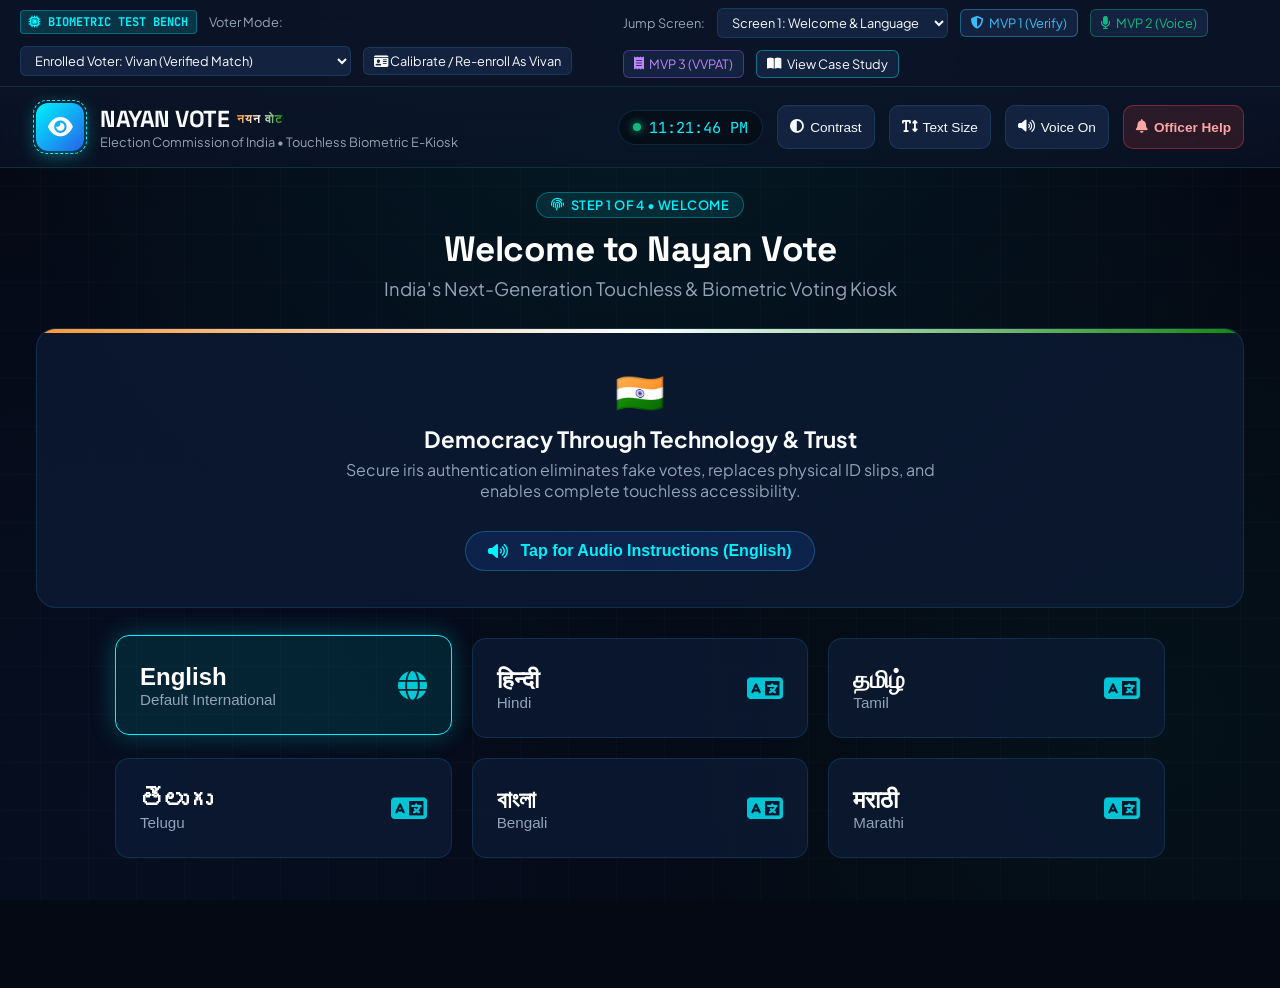
==== commit 23fdf581: "feat: add 3 targeted MVPs (MVP 1 Verify, MVP 2 Voice Assist, MVP 3 Digital VVPAT)" ====
--- a/index.html
+++ b/index.html
@@ -48,6 +48,16 @@
           <option value="screen-voice-ballot">Screen 5B: Voice Ballot</option>
           <option value="screen-result">Screen 6: Vote Result & Receipt</option>
         </select>
+        
+        <a href="mvp-1-verification.html" class="dev-btn" style="text-decoration: none; color: #38bdf8; border-color: rgba(56, 189, 248, 0.4); display: inline-flex; align-items: center; gap: 5px;" title="MVP 1: Verification & Fraud Engine">
+          <i class="fa-solid fa-shield-halved"></i> MVP 1 (Verify)
+        </a>
+        <a href="mvp-2-voice-kiosk.html" class="dev-btn" style="text-decoration: none; color: #10b981; border-color: rgba(16, 185, 129, 0.4); display: inline-flex; align-items: center; gap: 5px;" title="MVP 2: Voice Accessibility Kiosk">
+          <i class="fa-solid fa-microphone"></i> MVP 2 (Voice)
+        </a>
+        <a href="mvp-3-audit-vvpat.html" class="dev-btn" style="text-decoration: none; color: #c084fc; border-color: rgba(168, 85, 247, 0.4); display: inline-flex; align-items: center; gap: 5px;" title="MVP 3: Decentralized Audit & Digital VVPAT">
+          <i class="fa-solid fa-receipt"></i> MVP 3 (VVPAT)
+        </a>
         <a href="case-study-nayan-vote.html" class="dev-btn" style="text-decoration: none; color: var(--cyan); border-color: rgba(0, 242, 254, 0.4); display: inline-flex; align-items: center; gap: 6px;" title="View 6D UX Case Study">
           <i class="fa-solid fa-book-open"></i> View Case Study
         </a>
